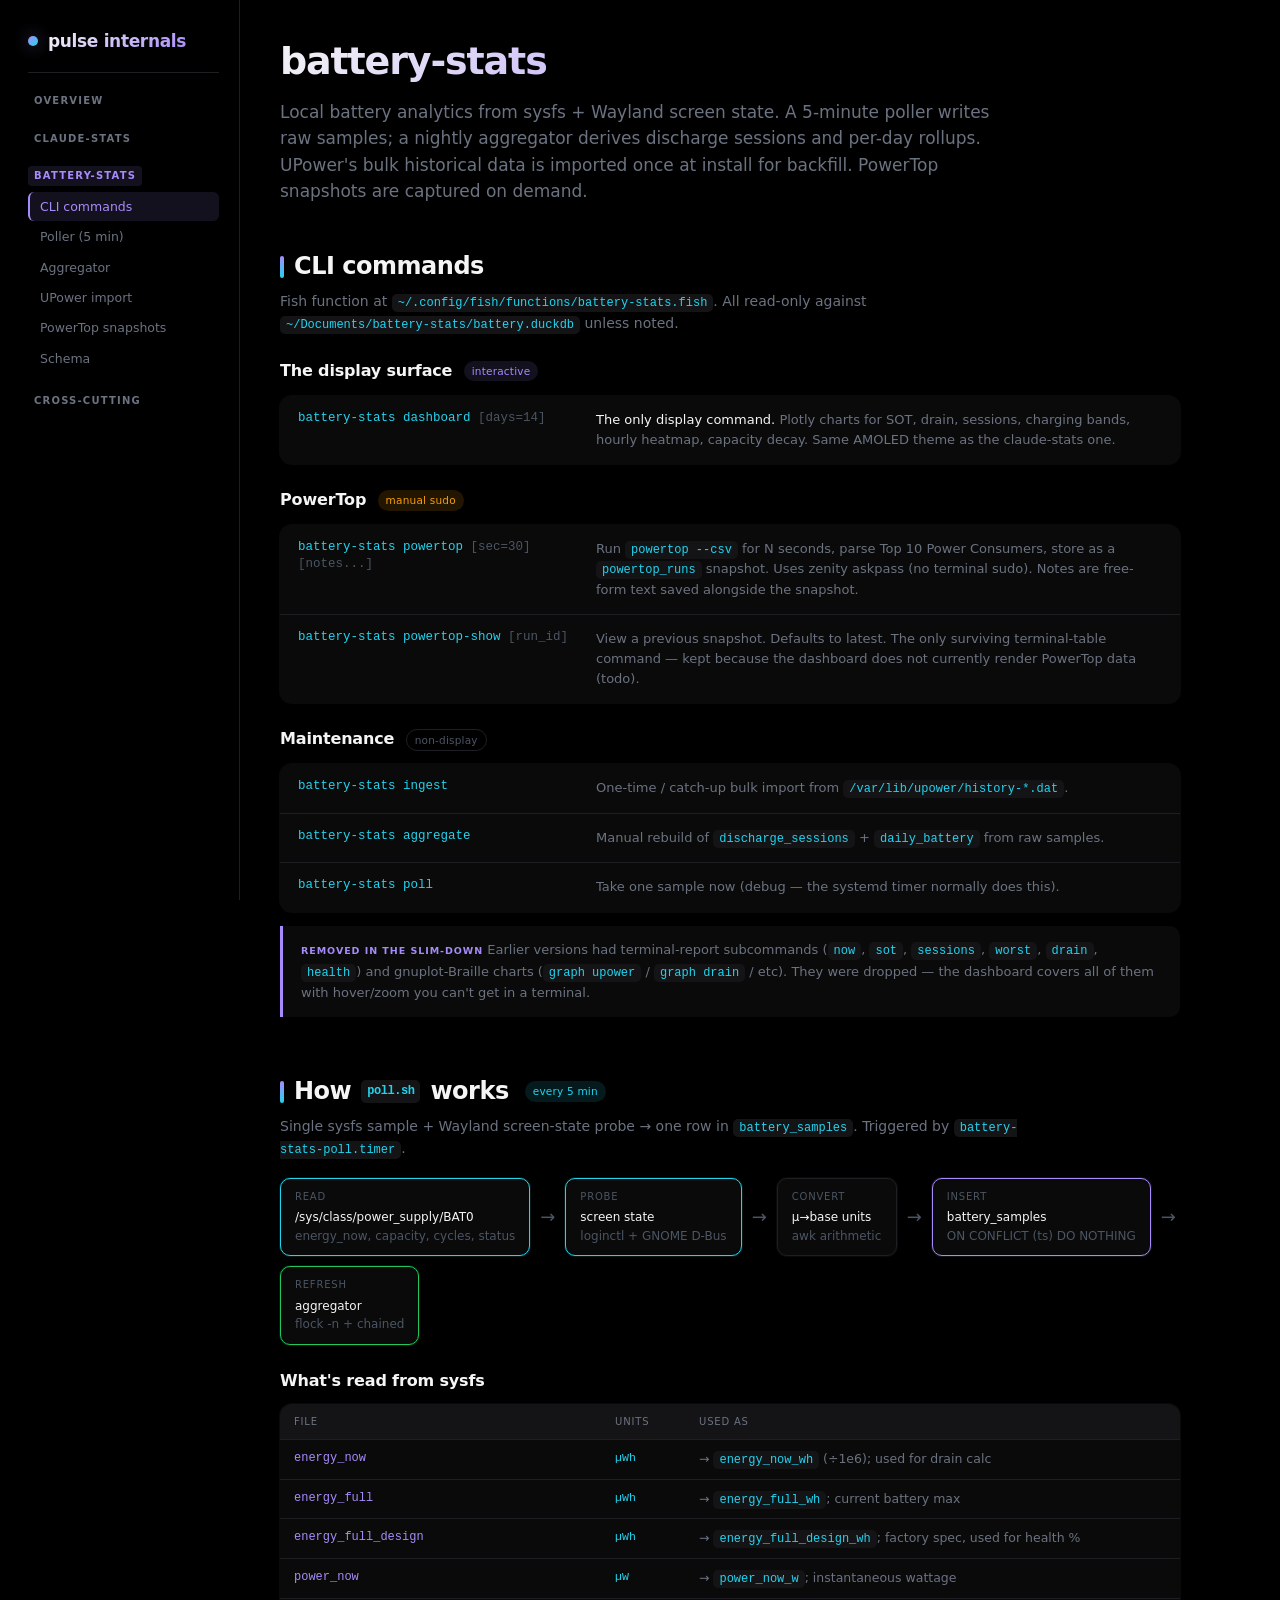
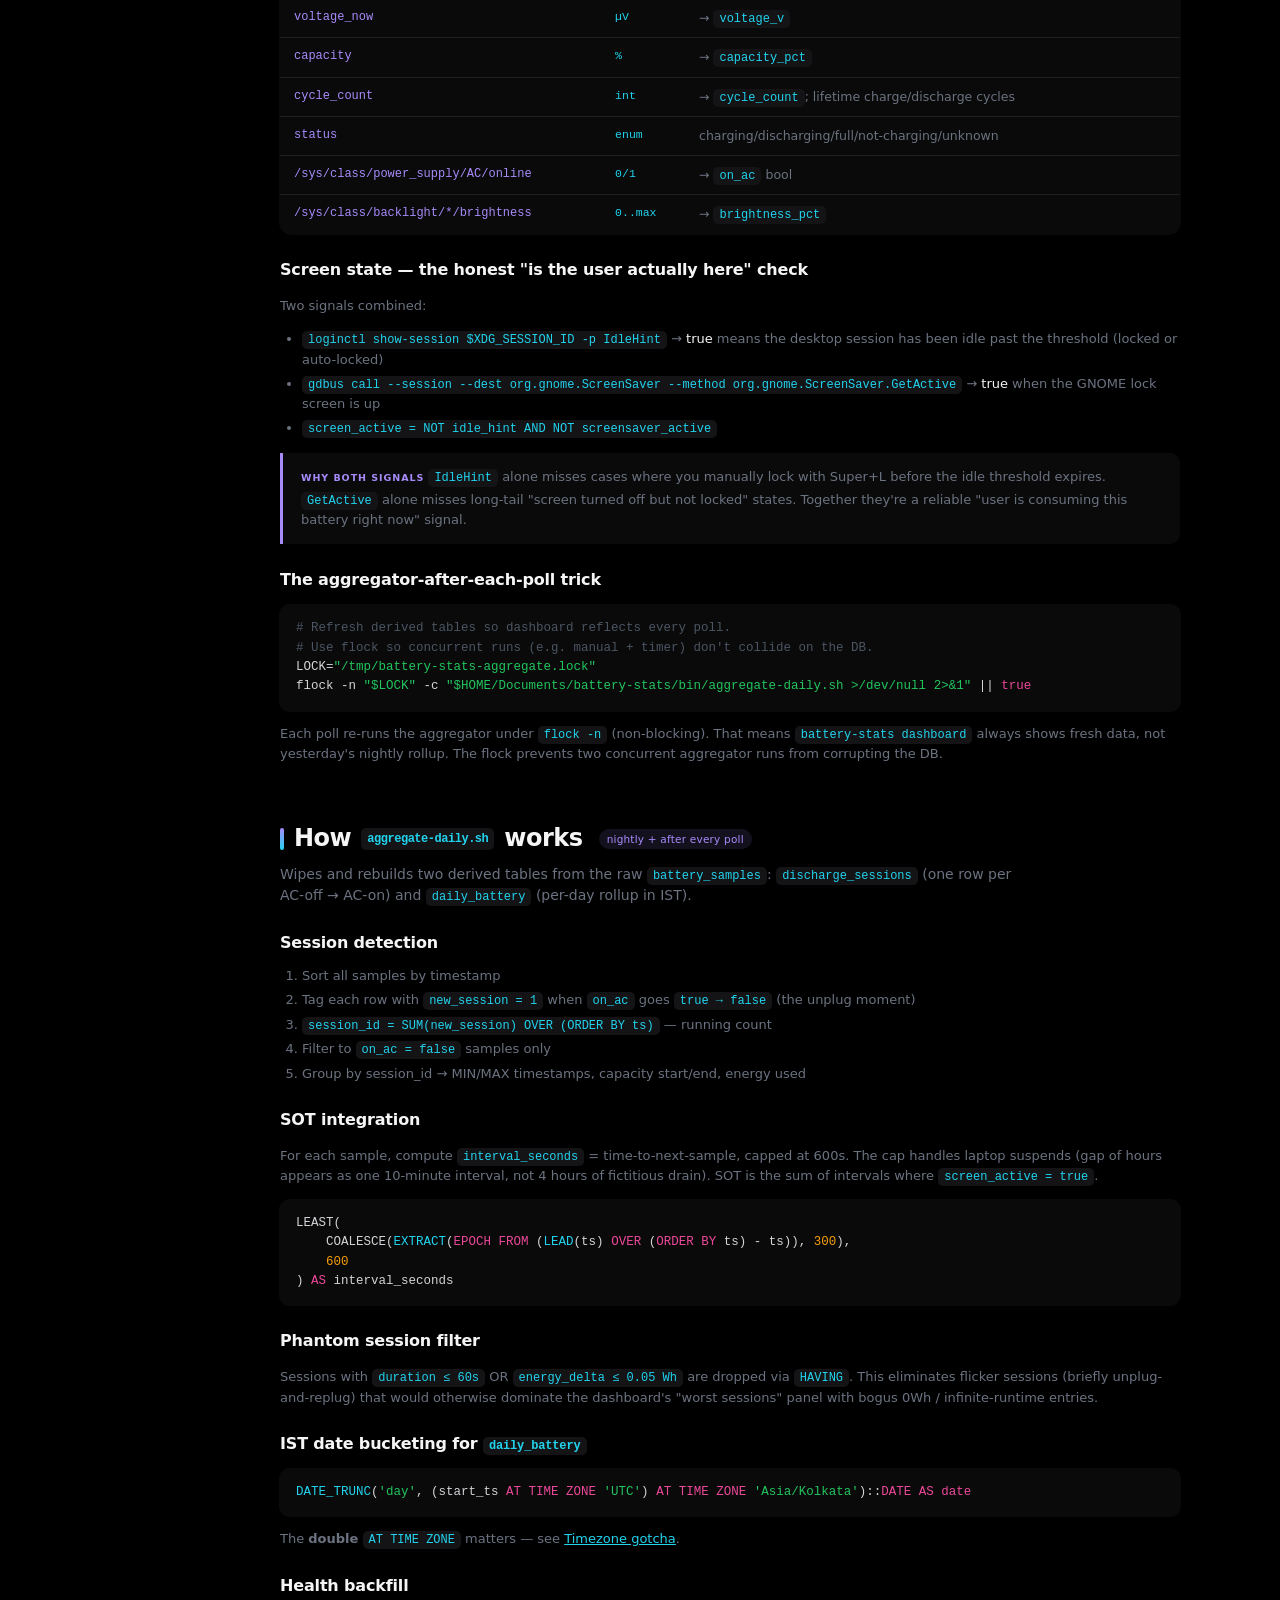
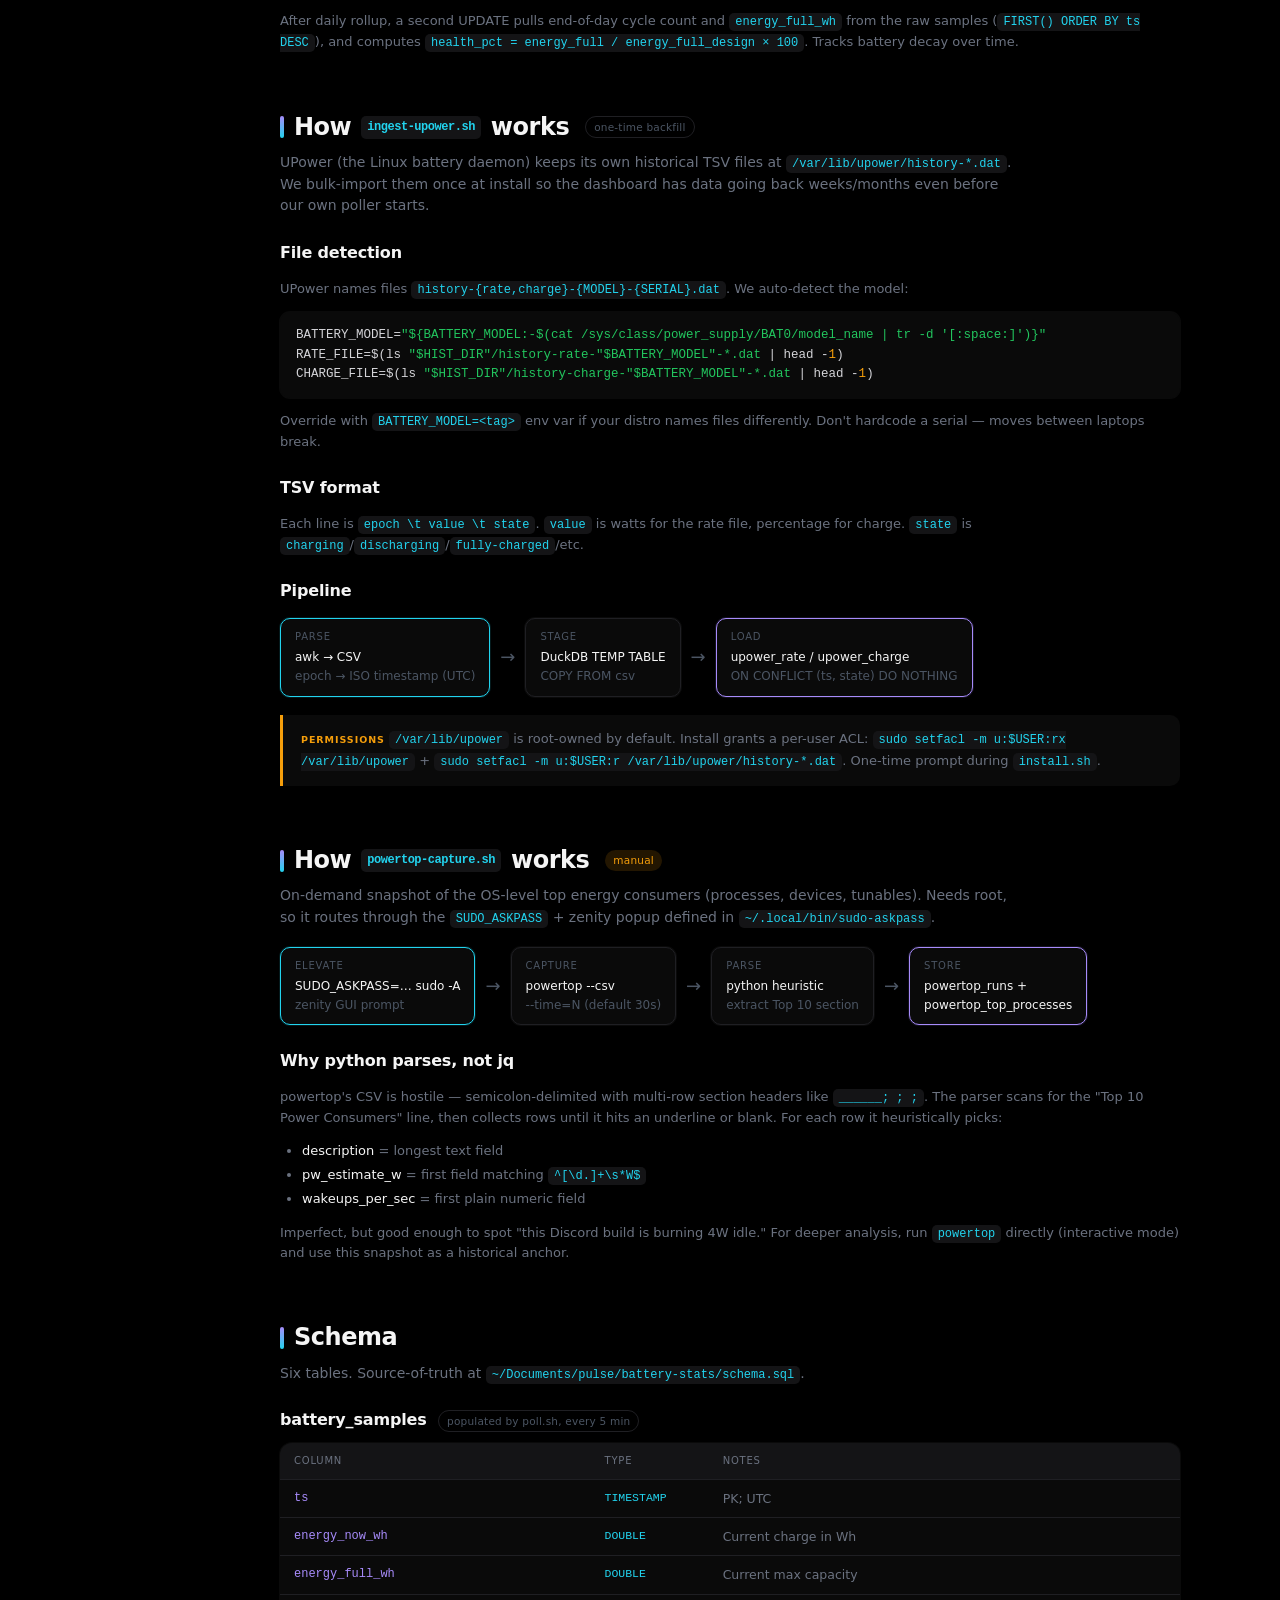
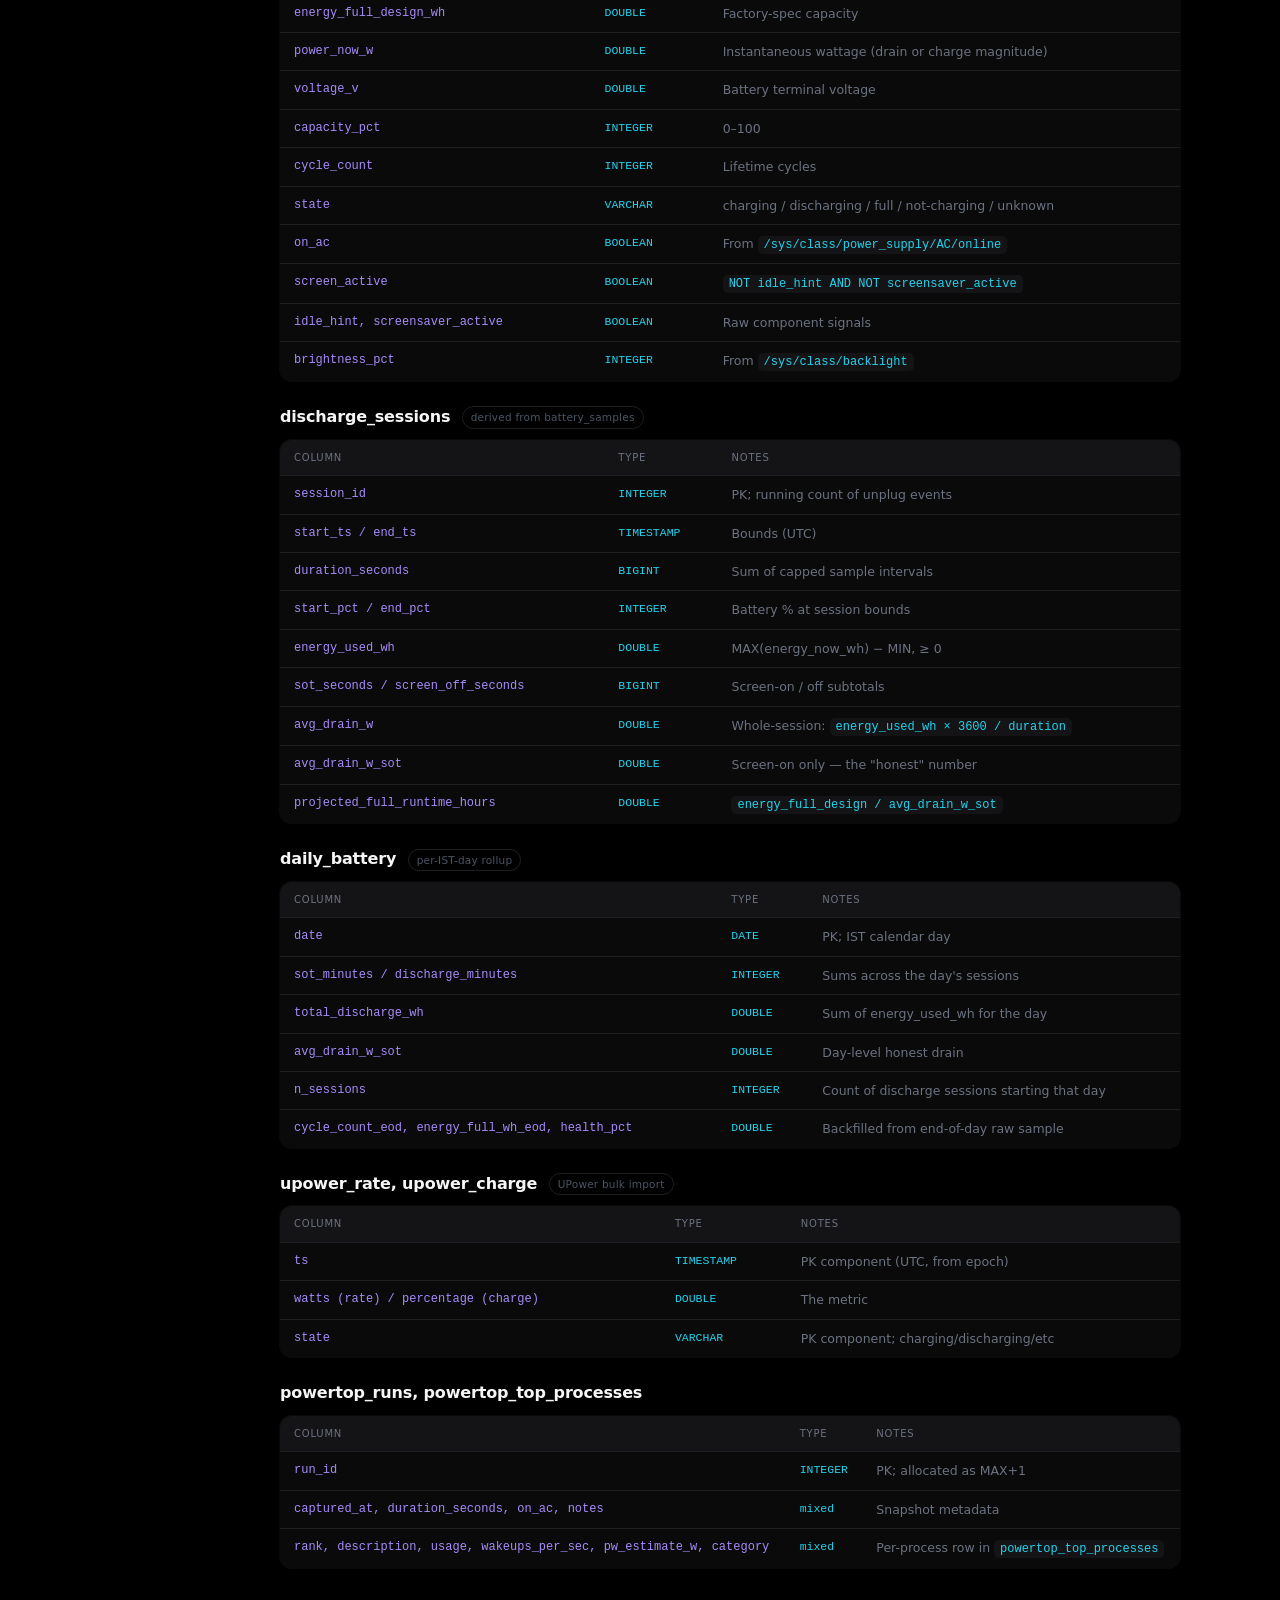
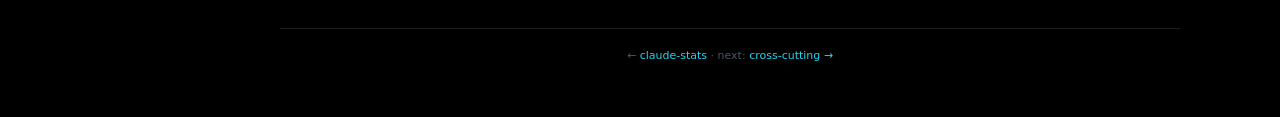
==== docs/battery-stats.html @ 2632f9ee "refactor: slim CLIs to dashboard-only, add hub-and-spoke docs site - drop all terminal-report subcom" ====
<!DOCTYPE html>
<html lang="en">
<head>
<meta charset="utf-8">
<meta name="viewport" content="width=device-width, initial-scale=1">
<title>pulse · battery-stats internals</title>
<link rel="stylesheet" href="_styles.css">
</head>
<body data-page="battery-stats">
<div class="layout">
    <nav class="toc" id="toc"></nav>

    <main>

    <section class="hero">
        <h1>battery-stats</h1>
        <p class="tagline">
            Local battery analytics from sysfs + Wayland screen state. A 5-minute
            poller writes raw samples; a nightly aggregator derives discharge
            sessions and per-day rollups. UPower's bulk historical data is
            imported once at install for backfill. PowerTop snapshots are
            captured on demand.
        </p>
    </section>

    <!-- ============ CLI ============ -->
    <section id="cli">
        <h2>CLI commands</h2>
        <p class="lead">
            Fish function at <code>~/.config/fish/functions/battery-stats.fish</code>.
            All read-only against <code>~/Documents/battery-stats/battery.duckdb</code>
            unless noted.
        </p>

        <h3>The display surface <span class="badge purple">interactive</span></h3>
        <div class="cmd-table">
            <div class="cmd-row">
                <div class="cmd">battery-stats dashboard <span class="arg">[days=14]</span></div>
                <div class="desc">
                    <strong>The only display command.</strong> Plotly charts for
                    SOT, drain, sessions, charging bands, hourly heatmap, capacity
                    decay. Same AMOLED theme as the claude-stats one.
                </div>
            </div>
        </div>

        <h3>PowerTop <span class="badge warn">manual sudo</span></h3>
        <div class="cmd-table">
            <div class="cmd-row">
                <div class="cmd">battery-stats powertop <span class="arg">[sec=30] [notes...]</span></div>
                <div class="desc">
                    Run <code>powertop --csv</code> for N seconds, parse Top 10
                    Power Consumers, store as a <code>powertop_runs</code>
                    snapshot. Uses zenity askpass (no terminal sudo). Notes are
                    free-form text saved alongside the snapshot.
                </div>
            </div>
            <div class="cmd-row">
                <div class="cmd">battery-stats powertop-show <span class="arg">[run_id]</span></div>
                <div class="desc">
                    View a previous snapshot. Defaults to latest. The only
                    surviving terminal-table command — kept because the
                    dashboard does not currently render PowerTop data (todo).
                </div>
            </div>
        </div>

        <h3>Maintenance <span class="badge subtle">non-display</span></h3>
        <div class="cmd-table">
            <div class="cmd-row">
                <div class="cmd">battery-stats ingest</div>
                <div class="desc">One-time / catch-up bulk import from <code>/var/lib/upower/history-*.dat</code>.</div>
            </div>
            <div class="cmd-row">
                <div class="cmd">battery-stats aggregate</div>
                <div class="desc">Manual rebuild of <code>discharge_sessions</code> + <code>daily_battery</code> from raw samples.</div>
            </div>
            <div class="cmd-row">
                <div class="cmd">battery-stats poll</div>
                <div class="desc">Take one sample now (debug — the systemd timer normally does this).</div>
            </div>
        </div>

        <div class="callout">
            <div class="label">Removed in the slim-down</div>
            Earlier versions had terminal-report subcommands
            (<code>now</code>, <code>sot</code>, <code>sessions</code>,
            <code>worst</code>, <code>drain</code>, <code>health</code>) and
            gnuplot-Braille charts (<code>graph upower</code> /
            <code>graph drain</code> / etc). They were dropped — the dashboard
            covers all of them with hover/zoom you can't get in a terminal.
        </div>
    </section>

    <!-- ============ POLLER ============ -->
    <section id="poll">
        <h2>How <code>poll.sh</code> works <span class="badge cyan">every 5 min</span></h2>
        <p class="lead">
            Single sysfs sample + Wayland screen-state probe → one row in
            <code>battery_samples</code>. Triggered by
            <code>battery-stats-poll.timer</code>.
        </p>

        <div class="flow">
            <div class="box cyan"><div class="label">read</div>/sys/class/power_supply/BAT0<br><span style="color:var(--fg-muted)">energy_now, capacity, cycles, status</span></div>
            <div class="arrow">→</div>
            <div class="box cyan"><div class="label">probe</div>screen state<br><span style="color:var(--fg-muted)">loginctl + GNOME D-Bus</span></div>
            <div class="arrow">→</div>
            <div class="box"><div class="label">convert</div>µ→base units<br><span style="color:var(--fg-muted)">awk arithmetic</span></div>
            <div class="arrow">→</div>
            <div class="box purple"><div class="label">insert</div>battery_samples<br><span style="color:var(--fg-muted)">ON CONFLICT (ts) DO NOTHING</span></div>
            <div class="arrow">→</div>
            <div class="box good"><div class="label">refresh</div>aggregator<br><span style="color:var(--fg-muted)">flock -n + chained</span></div>
        </div>

        <h3>What's read from sysfs</h3>
        <table class="schema">
            <thead><tr><th>file</th><th>units</th><th>used as</th></tr></thead>
            <tbody>
                <tr><td class="col">energy_now</td><td class="type">µWh</td><td class="note">→ <code>energy_now_wh</code> (÷1e6); used for drain calc</td></tr>
                <tr><td class="col">energy_full</td><td class="type">µWh</td><td class="note">→ <code>energy_full_wh</code>; current battery max</td></tr>
                <tr><td class="col">energy_full_design</td><td class="type">µWh</td><td class="note">→ <code>energy_full_design_wh</code>; factory spec, used for health %</td></tr>
                <tr><td class="col">power_now</td><td class="type">µW</td><td class="note">→ <code>power_now_w</code>; instantaneous wattage</td></tr>
                <tr><td class="col">voltage_now</td><td class="type">µV</td><td class="note">→ <code>voltage_v</code></td></tr>
                <tr><td class="col">capacity</td><td class="type">%</td><td class="note">→ <code>capacity_pct</code></td></tr>
                <tr><td class="col">cycle_count</td><td class="type">int</td><td class="note">→ <code>cycle_count</code>; lifetime charge/discharge cycles</td></tr>
                <tr><td class="col">status</td><td class="type">enum</td><td class="note">charging/discharging/full/not-charging/unknown</td></tr>
                <tr><td class="col">/sys/class/power_supply/AC/online</td><td class="type">0/1</td><td class="note">→ <code>on_ac</code> bool</td></tr>
                <tr><td class="col">/sys/class/backlight/*/brightness</td><td class="type">0..max</td><td class="note">→ <code>brightness_pct</code></td></tr>
            </tbody>
        </table>

        <h3>Screen state — the honest "is the user actually here" check</h3>
        <p style="color:var(--fg-dim);font-size:13px;">
            Two signals combined:
        </p>
        <ul class="tight">
            <li><code>loginctl show-session $XDG_SESSION_ID -p IdleHint</code> → <strong>true</strong> means the desktop session has been idle past the threshold (locked or auto-locked)</li>
            <li><code>gdbus call --session --dest org.gnome.ScreenSaver --method org.gnome.ScreenSaver.GetActive</code> → <strong>true</strong> when the GNOME lock screen is up</li>
            <li><code>screen_active = NOT idle_hint AND NOT screensaver_active</code></li>
        </ul>

        <div class="callout">
            <div class="label">Why both signals</div>
            <code>IdleHint</code> alone misses cases where you manually lock with
            Super+L before the idle threshold expires. <code>GetActive</code> alone
            misses long-tail "screen turned off but not locked" states. Together
            they're a reliable "user is consuming this battery right now" signal.
        </div>

        <h3>The aggregator-after-each-poll trick</h3>
        <pre><code><span class="tok-c"># Refresh derived tables so dashboard reflects every poll.</span>
<span class="tok-c"># Use flock so concurrent runs (e.g. manual + timer) don't collide on the DB.</span>
LOCK=<span class="tok-s">"/tmp/battery-stats-aggregate.lock"</span>
flock -n <span class="tok-s">"$LOCK"</span> -c <span class="tok-s">"$HOME/Documents/battery-stats/bin/aggregate-daily.sh &gt;/dev/null 2&gt;&amp;1"</span> || <span class="tok-k">true</span></code></pre>
        <p style="color:var(--fg-dim);font-size:13px;">
            Each poll re-runs the aggregator under <code>flock -n</code> (non-blocking).
            That means <code>battery-stats dashboard</code> always shows fresh data,
            not yesterday's nightly rollup. The flock prevents two concurrent
            aggregator runs from corrupting the DB.
        </p>
    </section>

    <!-- ============ AGGREGATOR ============ -->
    <section id="aggregate">
        <h2>How <code>aggregate-daily.sh</code> works <span class="badge purple">nightly + after every poll</span></h2>
        <p class="lead">
            Wipes and rebuilds two derived tables from the raw <code>battery_samples</code>:
            <code>discharge_sessions</code> (one row per AC-off → AC-on) and
            <code>daily_battery</code> (per-day rollup in IST).
        </p>

        <h3>Session detection</h3>
        <ol class="tight">
            <li>Sort all samples by timestamp</li>
            <li>Tag each row with <code>new_session = 1</code> when <code>on_ac</code> goes <code>true → false</code> (the unplug moment)</li>
            <li><code>session_id = SUM(new_session) OVER (ORDER BY ts)</code> — running count</li>
            <li>Filter to <code>on_ac = false</code> samples only</li>
            <li>Group by session_id → MIN/MAX timestamps, capacity start/end, energy used</li>
        </ol>

        <h3>SOT integration</h3>
        <p style="color:var(--fg-dim);font-size:13px;">
            For each sample, compute <code>interval_seconds</code> = time-to-next-sample,
            capped at 600s. The cap handles laptop suspends (gap of hours
            appears as one 10-minute interval, not 4 hours of fictitious drain).
            SOT is the sum of intervals where <code>screen_active = true</code>.
        </p>

        <pre><code>LEAST(
    COALESCE(<span class="tok-fn">EXTRACT</span>(<span class="tok-k">EPOCH FROM</span> (<span class="tok-fn">LEAD</span>(ts) <span class="tok-k">OVER</span> (<span class="tok-k">ORDER BY</span> ts) - ts)), <span class="tok-n">300</span>),
    <span class="tok-n">600</span>
) <span class="tok-k">AS</span> interval_seconds</code></pre>

        <h3>Phantom session filter</h3>
        <p style="color:var(--fg-dim);font-size:13px;">
            Sessions with <code>duration ≤ 60s</code> OR <code>energy_delta ≤ 0.05 Wh</code>
            are dropped via <code>HAVING</code>. This eliminates flicker sessions
            (briefly unplug-and-replug) that would otherwise dominate the
            dashboard's "worst sessions" panel with bogus 0Wh / infinite-runtime entries.
        </p>

        <h3>IST date bucketing for <code>daily_battery</code></h3>
        <pre><code><span class="tok-fn">DATE_TRUNC</span>(<span class="tok-s">'day'</span>, (start_ts <span class="tok-k">AT TIME ZONE</span> <span class="tok-s">'UTC'</span>) <span class="tok-k">AT TIME ZONE</span> <span class="tok-s">'Asia/Kolkata'</span>)::<span class="tok-k">DATE</span> <span class="tok-k">AS</span> <span class="tok-k">date</span></code></pre>
        <p style="color:var(--fg-dim);font-size:13px;">
            The <strong>double</strong> <code>AT TIME ZONE</code> matters — see
            <a href="internals.html#timezone" style="color:var(--secondary);">Timezone gotcha</a>.
        </p>

        <h3>Health backfill</h3>
        <p style="color:var(--fg-dim);font-size:13px;">
            After daily rollup, a second UPDATE pulls end-of-day cycle count and
            <code>energy_full_wh</code> from the raw samples (<code>FIRST() ORDER BY ts DESC</code>),
            and computes <code>health_pct = energy_full / energy_full_design × 100</code>.
            Tracks battery decay over time.
        </p>
    </section>

    <!-- ============ UPOWER ============ -->
    <section id="upower">
        <h2>How <code>ingest-upower.sh</code> works <span class="badge subtle">one-time backfill</span></h2>
        <p class="lead">
            UPower (the Linux battery daemon) keeps its own historical TSV files
            at <code>/var/lib/upower/history-*.dat</code>. We bulk-import them once
            at install so the dashboard has data going back weeks/months even
            before our own poller starts.
        </p>

        <h3>File detection</h3>
        <p style="color:var(--fg-dim);font-size:13px;">
            UPower names files <code>history-{rate,charge}-{MODEL}-{SERIAL}.dat</code>.
            We auto-detect the model:
        </p>
        <pre><code>BATTERY_MODEL=<span class="tok-s">"${BATTERY_MODEL:-$(cat /sys/class/power_supply/BAT0/model_name | tr -d '[:space:]')}"</span>
RATE_FILE=$(ls <span class="tok-s">"$HIST_DIR"/history-rate-"$BATTERY_MODEL"-*.dat</span> | head -<span class="tok-n">1</span>)
CHARGE_FILE=$(ls <span class="tok-s">"$HIST_DIR"/history-charge-"$BATTERY_MODEL"-*.dat</span> | head -<span class="tok-n">1</span>)</code></pre>
        <p style="color:var(--fg-dim);font-size:13px;">
            Override with <code>BATTERY_MODEL=&lt;tag&gt;</code> env var if your distro
            names files differently. Don't hardcode a serial — moves between laptops break.
        </p>

        <h3>TSV format</h3>
        <p style="color:var(--fg-dim);font-size:13px;">
            Each line is <code>epoch \t value \t state</code>. <code>value</code> is
            watts for the rate file, percentage for charge. <code>state</code> is
            <code>charging</code>/<code>discharging</code>/<code>fully-charged</code>/etc.
        </p>

        <h3>Pipeline</h3>
        <div class="flow">
            <div class="box cyan"><div class="label">parse</div>awk → CSV<br><span style="color:var(--fg-muted)">epoch → ISO timestamp (UTC)</span></div>
            <div class="arrow">→</div>
            <div class="box"><div class="label">stage</div>DuckDB TEMP TABLE<br><span style="color:var(--fg-muted)">COPY FROM csv</span></div>
            <div class="arrow">→</div>
            <div class="box purple"><div class="label">load</div>upower_rate / upower_charge<br><span style="color:var(--fg-muted)">ON CONFLICT (ts, state) DO NOTHING</span></div>
        </div>

        <div class="callout warn">
            <div class="label">Permissions</div>
            <code>/var/lib/upower</code> is root-owned by default. Install grants
            a per-user ACL: <code>sudo setfacl -m u:$USER:rx /var/lib/upower</code>
            +  <code>sudo setfacl -m u:$USER:r /var/lib/upower/history-*.dat</code>.
            One-time prompt during <code>install.sh</code>.
        </div>
    </section>

    <!-- ============ POWERTOP ============ -->
    <section id="powertop">
        <h2>How <code>powertop-capture.sh</code> works <span class="badge warn">manual</span></h2>
        <p class="lead">
            On-demand snapshot of the OS-level top energy consumers (processes,
            devices, tunables). Needs root, so it routes through the
            <code>SUDO_ASKPASS</code> + zenity popup defined in
            <code>~/.local/bin/sudo-askpass</code>.
        </p>

        <div class="flow">
            <div class="box cyan"><div class="label">elevate</div>SUDO_ASKPASS=… sudo -A<br><span style="color:var(--fg-muted)">zenity GUI prompt</span></div>
            <div class="arrow">→</div>
            <div class="box"><div class="label">capture</div>powertop --csv<br><span style="color:var(--fg-muted)">--time=N (default 30s)</span></div>
            <div class="arrow">→</div>
            <div class="box"><div class="label">parse</div>python heuristic<br><span style="color:var(--fg-muted)">extract Top 10 section</span></div>
            <div class="arrow">→</div>
            <div class="box purple"><div class="label">store</div>powertop_runs +<br>powertop_top_processes</div>
        </div>

        <h3>Why python parses, not jq</h3>
        <p style="color:var(--fg-dim);font-size:13px;">
            powertop's CSV is hostile — semicolon-delimited with multi-row section
            headers like <code>______; ; ;</code>. The parser scans for the
            "Top 10 Power Consumers" line, then collects rows until it hits an
            underline or blank. For each row it heuristically picks:
        </p>
        <ul class="tight">
            <li><strong>description</strong> = longest text field</li>
            <li><strong>pw_estimate_w</strong> = first field matching <code>^[\d.]+\s*W$</code></li>
            <li><strong>wakeups_per_sec</strong> = first plain numeric field</li>
        </ul>
        <p style="color:var(--fg-dim);font-size:13px;">
            Imperfect, but good enough to spot "this Discord build is burning 4W
            idle." For deeper analysis, run <code>powertop</code> directly
            (interactive mode) and use this snapshot as a historical anchor.
        </p>
    </section>

    <!-- ============ SCHEMA ============ -->
    <section id="schema">
        <h2>Schema</h2>
        <p class="lead">
            Six tables. Source-of-truth at
            <code>~/Documents/pulse/battery-stats/schema.sql</code>.
        </p>

        <h3>battery_samples <span class="badge subtle">populated by poll.sh, every 5 min</span></h3>
        <table class="schema">
            <thead><tr><th>column</th><th>type</th><th>notes</th></tr></thead>
            <tbody>
                <tr><td class="col">ts</td><td class="type">TIMESTAMP</td><td class="note">PK; UTC</td></tr>
                <tr><td class="col">energy_now_wh</td><td class="type">DOUBLE</td><td class="note">Current charge in Wh</td></tr>
                <tr><td class="col">energy_full_wh</td><td class="type">DOUBLE</td><td class="note">Current max capacity</td></tr>
                <tr><td class="col">energy_full_design_wh</td><td class="type">DOUBLE</td><td class="note">Factory-spec capacity</td></tr>
                <tr><td class="col">power_now_w</td><td class="type">DOUBLE</td><td class="note">Instantaneous wattage (drain or charge magnitude)</td></tr>
                <tr><td class="col">voltage_v</td><td class="type">DOUBLE</td><td class="note">Battery terminal voltage</td></tr>
                <tr><td class="col">capacity_pct</td><td class="type">INTEGER</td><td class="note">0–100</td></tr>
                <tr><td class="col">cycle_count</td><td class="type">INTEGER</td><td class="note">Lifetime cycles</td></tr>
                <tr><td class="col">state</td><td class="type">VARCHAR</td><td class="note">charging / discharging / full / not-charging / unknown</td></tr>
                <tr><td class="col">on_ac</td><td class="type">BOOLEAN</td><td class="note">From <code>/sys/class/power_supply/AC/online</code></td></tr>
                <tr><td class="col">screen_active</td><td class="type">BOOLEAN</td><td class="note"><code>NOT idle_hint AND NOT screensaver_active</code></td></tr>
                <tr><td class="col">idle_hint, screensaver_active</td><td class="type">BOOLEAN</td><td class="note">Raw component signals</td></tr>
                <tr><td class="col">brightness_pct</td><td class="type">INTEGER</td><td class="note">From <code>/sys/class/backlight</code></td></tr>
            </tbody>
        </table>

        <h3>discharge_sessions <span class="badge subtle">derived from battery_samples</span></h3>
        <table class="schema">
            <thead><tr><th>column</th><th>type</th><th>notes</th></tr></thead>
            <tbody>
                <tr><td class="col">session_id</td><td class="type">INTEGER</td><td class="note">PK; running count of unplug events</td></tr>
                <tr><td class="col">start_ts / end_ts</td><td class="type">TIMESTAMP</td><td class="note">Bounds (UTC)</td></tr>
                <tr><td class="col">duration_seconds</td><td class="type">BIGINT</td><td class="note">Sum of capped sample intervals</td></tr>
                <tr><td class="col">start_pct / end_pct</td><td class="type">INTEGER</td><td class="note">Battery % at session bounds</td></tr>
                <tr><td class="col">energy_used_wh</td><td class="type">DOUBLE</td><td class="note">MAX(energy_now_wh) − MIN, ≥ 0</td></tr>
                <tr><td class="col">sot_seconds / screen_off_seconds</td><td class="type">BIGINT</td><td class="note">Screen-on / off subtotals</td></tr>
                <tr><td class="col">avg_drain_w</td><td class="type">DOUBLE</td><td class="note">Whole-session: <code>energy_used_wh × 3600 / duration</code></td></tr>
                <tr><td class="col">avg_drain_w_sot</td><td class="type">DOUBLE</td><td class="note">Screen-on only — the "honest" number</td></tr>
                <tr><td class="col">projected_full_runtime_hours</td><td class="type">DOUBLE</td><td class="note"><code>energy_full_design / avg_drain_w_sot</code></td></tr>
            </tbody>
        </table>

        <h3>daily_battery <span class="badge subtle">per-IST-day rollup</span></h3>
        <table class="schema">
            <thead><tr><th>column</th><th>type</th><th>notes</th></tr></thead>
            <tbody>
                <tr><td class="col">date</td><td class="type">DATE</td><td class="note">PK; IST calendar day</td></tr>
                <tr><td class="col">sot_minutes / discharge_minutes</td><td class="type">INTEGER</td><td class="note">Sums across the day's sessions</td></tr>
                <tr><td class="col">total_discharge_wh</td><td class="type">DOUBLE</td><td class="note">Sum of energy_used_wh for the day</td></tr>
                <tr><td class="col">avg_drain_w_sot</td><td class="type">DOUBLE</td><td class="note">Day-level honest drain</td></tr>
                <tr><td class="col">n_sessions</td><td class="type">INTEGER</td><td class="note">Count of discharge sessions starting that day</td></tr>
                <tr><td class="col">cycle_count_eod, energy_full_wh_eod, health_pct</td><td class="type">DOUBLE</td><td class="note">Backfilled from end-of-day raw sample</td></tr>
            </tbody>
        </table>

        <h3>upower_rate, upower_charge <span class="badge subtle">UPower bulk import</span></h3>
        <table class="schema">
            <thead><tr><th>column</th><th>type</th><th>notes</th></tr></thead>
            <tbody>
                <tr><td class="col">ts</td><td class="type">TIMESTAMP</td><td class="note">PK component (UTC, from epoch)</td></tr>
                <tr><td class="col">watts (rate) / percentage (charge)</td><td class="type">DOUBLE</td><td class="note">The metric</td></tr>
                <tr><td class="col">state</td><td class="type">VARCHAR</td><td class="note">PK component; charging/discharging/etc</td></tr>
            </tbody>
        </table>

        <h3>powertop_runs, powertop_top_processes</h3>
        <table class="schema">
            <thead><tr><th>column</th><th>type</th><th>notes</th></tr></thead>
            <tbody>
                <tr><td class="col">run_id</td><td class="type">INTEGER</td><td class="note">PK; allocated as MAX+1</td></tr>
                <tr><td class="col">captured_at, duration_seconds, on_ac, notes</td><td class="type">mixed</td><td class="note">Snapshot metadata</td></tr>
                <tr><td class="col">rank, description, usage, wakeups_per_sec, pw_estimate_w, category</td><td class="type">mixed</td><td class="note">Per-process row in <code>powertop_top_processes</code></td></tr>
            </tbody>
        </table>
    </section>

    <footer>
        ← <a href="claude-stats.html">claude-stats</a> · next: <a href="internals.html">cross-cutting →</a>
    </footer>

    </main>
</div>
<script src="_nav.js"></script>
</body>
</html>
---- docs/_styles.css ----
/* pulse internals — shared styles
 * Single source of truth for the AMOLED theme used across the docs spokes.
 * Mirrors the dashboard palette (claude-stats / battery-stats build-dashboard.sh).
 */
:root {
    --bg: #000000;
    --panel: #0a0a0a;
    --panel-2: #141416;
    --panel-hover: #1a1a1d;
    --fg: #f5f5f5;
    --fg-dim: #6b7280;
    --fg-muted: #4b5563;
    --border: #1f1f23;
    --border-strong: #2a2a30;
    --primary: #a78bfa;
    --primary-soft: rgba(167, 139, 250, 0.12);
    --secondary: #22d3ee;
    --secondary-soft: rgba(34, 211, 238, 0.12);
    --good: #22c55e;
    --good-soft: rgba(34, 197, 94, 0.14);
    --warn: #f59e0b;
    --warn-soft: rgba(245, 158, 11, 0.14);
    --bad: #ef4444;
    --pink: #ec4899;
    --pink-soft: rgba(236, 72, 153, 0.14);
    --shadow: 0 0 0 1px rgba(255, 255, 255, 0.04), 0 1px 2px rgba(0, 0, 0, 0.6);
    --shadow-lg: 0 0 0 1px rgba(255, 255, 255, 0.05), 0 8px 24px rgba(0, 0, 0, 0.7);
}
* { box-sizing: border-box; }
html { scroll-behavior: smooth; }
html, body {
    margin: 0; padding: 0;
    background: var(--bg);
    color: var(--fg);
    font-family: 'Inter', -apple-system, BlinkMacSystemFont, 'Segoe UI', system-ui, sans-serif;
    font-feature-settings: 'cv11', 'ss01', 'ss03';
    -webkit-font-smoothing: antialiased;
    text-rendering: optimizeLegibility;
    line-height: 1.55;
}
.layout {
    display: grid;
    grid-template-columns: 240px minmax(0, 1fr);
    gap: 0;
    max-width: 1400px;
    margin: 0 auto;
    min-height: 100vh;
}

/* sidebar (rendered by _nav.js into <nav id="toc">) */
nav.toc {
    position: sticky;
    top: 0;
    height: 100vh;
    overflow-y: auto;
    padding: 28px 20px 28px 28px;
    border-right: 1px solid var(--border);
    background: var(--bg);
}
nav.toc::-webkit-scrollbar { width: 6px; }
nav.toc::-webkit-scrollbar-thumb { background: var(--border-strong); border-radius: 3px; }
nav.toc .brand {
    display: flex; align-items: center; gap: 10px;
    padding-bottom: 18px; margin-bottom: 18px;
    border-bottom: 1px solid var(--border);
    text-decoration: none;
    color: inherit;
}
nav.toc .brand .dot {
    width: 10px; height: 10px; border-radius: 50%;
    background: linear-gradient(135deg, var(--primary), var(--secondary));
    box-shadow: 0 0 16px rgba(167, 139, 250, 0.45);
}
nav.toc .brand h1 {
    margin: 0;
    font-size: 17px;
    font-weight: 600;
    letter-spacing: -0.02em;
    background: linear-gradient(135deg, #f5f5f5, #a78bfa);
    -webkit-background-clip: text;
    background-clip: text;
    color: transparent;
}
nav.toc .group {
    font-size: 10px;
    text-transform: uppercase;
    letter-spacing: 0.12em;
    color: var(--fg-muted);
    margin: 18px 0 6px;
    padding-left: 2px;
    font-weight: 600;
}
nav.toc .group .page-link {
    display: inline-block;
    color: var(--fg-dim);
    text-decoration: none;
    margin-left: -2px;
    padding: 2px 6px;
    border-radius: 4px;
    transition: color 0.15s, background 0.15s;
}
nav.toc .group .page-link:hover { color: var(--fg); background: var(--panel-2); }
nav.toc .group .page-link.current {
    color: var(--primary);
    background: var(--primary-soft);
}
nav.toc a.section {
    display: block;
    padding: 5px 10px;
    margin: 1px 0;
    color: var(--fg-dim);
    text-decoration: none;
    font-size: 12.5px;
    border-radius: 6px;
    border-left: 2px solid transparent;
    transition: color 0.15s, background 0.15s, border-color 0.15s;
}
nav.toc a.section:hover { color: var(--fg); background: var(--panel-2); }
nav.toc a.section.active {
    color: var(--primary);
    background: var(--primary-soft);
    border-left-color: var(--primary);
}

/* main */
main {
    padding: 32px 40px 80px;
    max-width: 980px;
    width: 100%;
    margin: 0;
}
section { margin-bottom: 56px; scroll-margin-top: 24px; }
section.hero { margin-bottom: 44px; }

/* hero */
.hero h1 {
    margin: 0 0 8px;
    font-size: 38px;
    font-weight: 700;
    letter-spacing: -0.03em;
    background: linear-gradient(135deg, #f5f5f5, #a78bfa 70%, #22d3ee);
    -webkit-background-clip: text;
    background-clip: text;
    color: transparent;
}
.hero .tagline {
    color: var(--fg-dim);
    font-size: 17px;
    margin: 0 0 24px;
    max-width: 720px;
}

/* card grids */
.cards-2 {
    display: grid;
    grid-template-columns: repeat(2, 1fr);
    gap: 14px;
}
.cards-3 {
    display: grid;
    grid-template-columns: repeat(auto-fit, minmax(240px, 1fr));
    gap: 14px;
}
@media (max-width: 900px) {
    .cards-2, .cards-3 { grid-template-columns: 1fr; }
    .layout { grid-template-columns: 1fr; }
    nav.toc { position: static; height: auto; border-right: 0; border-bottom: 1px solid var(--border); }
}
.proj-card {
    background: var(--panel);
    border-radius: 14px;
    padding: 18px 20px;
    box-shadow: var(--shadow);
    transition: transform 0.15s, box-shadow 0.15s;
    text-decoration: none;
    color: inherit;
    display: block;
}
.proj-card:hover { transform: translateY(-1px); box-shadow: var(--shadow-lg); }
.proj-card h3 {
    margin: 0 0 8px;
    font-size: 16px;
    font-weight: 600;
    letter-spacing: -0.01em;
    display: flex; align-items: baseline; gap: 8px;
}
.proj-card h3 .accent { color: var(--primary); }
.proj-card h3 .accent.cyan { color: var(--secondary); }
.proj-card h3 .accent.good { color: var(--good); }
.proj-card .desc { color: var(--fg-dim); font-size: 13px; margin: 0 0 12px; }
.proj-card .meta { font-size: 11px; color: var(--fg-muted); display: flex; gap: 12px; flex-wrap: wrap; }
.proj-card .meta span::before { content: '◦ '; color: var(--border-strong); }

/* section heading */
section > h2 {
    margin: 0 0 6px;
    font-size: 24px;
    font-weight: 600;
    letter-spacing: -0.02em;
    display: flex; align-items: center; gap: 10px;
}
section > h2::before {
    content: '';
    width: 4px; height: 22px;
    border-radius: 2px;
    background: linear-gradient(180deg, var(--primary), var(--secondary));
}
section > .lead {
    color: var(--fg-dim);
    font-size: 14px;
    margin: 0 0 18px;
    max-width: 740px;
}
section h3 {
    margin: 24px 0 10px;
    font-size: 16px;
    font-weight: 600;
    letter-spacing: -0.01em;
    color: var(--fg);
}

/* badges */
.badge {
    display: inline-block;
    padding: 2px 8px;
    border-radius: 999px;
    font-size: 10.5px;
    font-weight: 500;
    letter-spacing: 0.02em;
    background: var(--panel-2);
    color: var(--fg-dim);
    margin-left: 6px;
    vertical-align: middle;
}
.badge.purple { background: var(--primary-soft); color: var(--primary); }
.badge.cyan   { background: var(--secondary-soft); color: var(--secondary); }
.badge.good   { background: var(--good-soft); color: var(--good); }
.badge.warn   { background: var(--warn-soft); color: var(--warn); }
.badge.pink   { background: var(--pink-soft); color: var(--pink); }
.badge.subtle { background: transparent; border: 1px solid var(--border); color: var(--fg-muted); }

/* code blocks */
pre, .code {
    background: var(--panel);
    border-radius: 10px;
    padding: 14px 16px;
    overflow-x: auto;
    font-size: 12.5px;
    font-family: 'JetBrains Mono', 'SF Mono', Menlo, Consolas, monospace;
    line-height: 1.55;
    color: #d4d4d8;
    margin: 12px 0;
    box-shadow: var(--shadow);
    position: relative;
}
pre code { background: none; padding: 0; color: inherit; font-size: inherit; }
code {
    background: var(--panel-2);
    padding: 2px 6px;
    border-radius: 5px;
    font-size: 12px;
    font-family: 'JetBrains Mono', 'SF Mono', Menlo, monospace;
    color: var(--secondary);
}
pre .copy {
    position: absolute;
    top: 8px; right: 8px;
    padding: 4px 9px;
    border: 0;
    background: var(--panel-2);
    color: var(--fg-dim);
    border-radius: 5px;
    font-size: 10px;
    cursor: pointer;
    font-family: inherit;
    text-transform: uppercase;
    letter-spacing: 0.06em;
    transition: all 0.15s;
    opacity: 0;
}
pre:hover .copy { opacity: 1; }
pre .copy:hover { background: var(--primary-soft); color: var(--primary); }
pre .copy.copied { background: var(--good-soft); color: var(--good); opacity: 1; }

/* simple syntax tints (applied via classnames in code) */
.tok-c   { color: var(--fg-muted); }
.tok-k   { color: var(--pink); }
.tok-s   { color: var(--good); }
.tok-fn  { color: var(--secondary); }
.tok-n   { color: var(--warn); }
.tok-var { color: var(--primary); }

/* command table */
.cmd-table {
    background: var(--panel);
    border-radius: 12px;
    overflow: hidden;
    margin: 12px 0;
    box-shadow: var(--shadow);
}
.cmd-row {
    display: grid;
    grid-template-columns: 280px 1fr;
    border-top: 1px solid var(--border);
    padding: 14px 18px;
    align-items: start;
    gap: 18px;
}
.cmd-row:first-child { border-top: 0; }
.cmd-row:hover { background: var(--panel-2); }
.cmd-row .cmd {
    font-family: 'JetBrains Mono', monospace;
    font-size: 12.5px;
    color: var(--secondary);
    line-height: 1.4;
}
.cmd-row .cmd .arg { color: var(--fg-muted); }
.cmd-row .desc { font-size: 13px; color: var(--fg-dim); }
.cmd-row .desc strong { color: var(--fg); font-weight: 500; }
@media (max-width: 720px) {
    .cmd-row { grid-template-columns: 1fr; gap: 6px; }
}

/* schema table */
table.schema {
    width: 100%;
    border-collapse: collapse;
    font-size: 12.5px;
    background: var(--panel);
    border-radius: 12px;
    overflow: hidden;
    box-shadow: var(--shadow);
    margin: 10px 0 18px;
}
table.schema th {
    text-align: left;
    padding: 10px 14px;
    color: var(--fg-dim);
    font-weight: 500;
    text-transform: uppercase;
    font-size: 10px;
    letter-spacing: 0.08em;
    border-bottom: 1px solid var(--border);
    background: var(--panel-2);
}
table.schema td {
    padding: 9px 14px;
    border-top: 1px solid var(--border);
    color: var(--fg);
    vertical-align: top;
}
table.schema td.col {
    font-family: 'JetBrains Mono', monospace;
    color: var(--primary);
    font-size: 12px;
    white-space: nowrap;
}
table.schema td.type {
    font-family: 'JetBrains Mono', monospace;
    color: var(--secondary);
    font-size: 11.5px;
    white-space: nowrap;
}
table.schema td.note { color: var(--fg-dim); font-size: 12.5px; }

/* flow diagram boxes */
.flow {
    display: flex;
    align-items: stretch;
    gap: 10px;
    flex-wrap: wrap;
    margin: 14px 0 18px;
}
.flow .box {
    background: var(--panel);
    border: 1px solid var(--border);
    border-radius: 10px;
    padding: 10px 14px;
    font-size: 12px;
    color: var(--fg);
    min-width: 120px;
    box-shadow: var(--shadow);
}
.flow .box .label {
    font-size: 10px;
    color: var(--fg-muted);
    text-transform: uppercase;
    letter-spacing: 0.08em;
    margin-bottom: 4px;
}
.flow .box.purple { border-color: var(--primary); box-shadow: 0 0 0 1px var(--primary-soft); }
.flow .box.cyan   { border-color: var(--secondary); box-shadow: 0 0 0 1px var(--secondary-soft); }
.flow .box.good   { border-color: var(--good); box-shadow: 0 0 0 1px var(--good-soft); }
.flow .arrow {
    align-self: center;
    font-size: 18px;
    color: var(--fg-muted);
    user-select: none;
}

/* big architecture diagram */
.arch {
    background: var(--panel);
    border-radius: 16px;
    padding: 22px;
    margin: 18px 0 22px;
    box-shadow: var(--shadow);
}
.arch .layer { margin-bottom: 14px; }
.arch .layer-label {
    font-size: 10px;
    text-transform: uppercase;
    letter-spacing: 0.1em;
    color: var(--fg-muted);
    margin-bottom: 8px;
    padding-left: 4px;
    font-weight: 600;
}
.arch .row {
    display: grid;
    grid-template-columns: repeat(auto-fit, minmax(150px, 1fr));
    gap: 10px;
}
.arch .node {
    padding: 10px 12px;
    border-radius: 8px;
    font-size: 11.5px;
    background: var(--panel-2);
    border: 1px solid var(--border);
}
.arch .node strong { color: var(--fg); font-weight: 500; display: block; font-size: 12px; margin-bottom: 2px; }
.arch .node em { color: var(--fg-muted); font-style: normal; font-size: 10.5px; }
.arch .node.src    { border-color: var(--secondary); color: var(--secondary); }
.arch .node.store  { border-color: var(--primary); color: var(--primary); }
.arch .node.out    { border-color: var(--good); color: var(--good); }
.arch .arrow-row {
    text-align: center;
    color: var(--fg-muted);
    font-size: 14px;
    margin: 4px 0;
    user-select: none;
}

/* details/summary disclosure */
details {
    background: var(--panel);
    border-radius: 10px;
    margin: 10px 0;
    overflow: hidden;
    box-shadow: var(--shadow);
}
details summary {
    padding: 12px 16px;
    cursor: pointer;
    font-size: 13px;
    font-weight: 500;
    color: var(--fg);
    user-select: none;
    list-style: none;
    display: flex;
    align-items: center;
    gap: 10px;
}
details summary::-webkit-details-marker { display: none; }
details summary::before {
    content: '▸';
    color: var(--primary);
    font-size: 11px;
    transition: transform 0.15s;
}
details[open] summary::before { transform: rotate(90deg); }
details summary:hover { background: var(--panel-2); }
details > *:not(summary) { padding: 0 16px 14px; }
details pre { margin-top: 0; }

/* callouts */
.callout {
    background: var(--panel);
    border-left: 3px solid var(--primary);
    border-radius: 0 10px 10px 0;
    padding: 14px 18px;
    margin: 14px 0;
    font-size: 13px;
    color: var(--fg-dim);
}
.callout.warn { border-left-color: var(--warn); }
.callout.bad  { border-left-color: var(--bad); }
.callout.good { border-left-color: var(--good); }
.callout strong { color: var(--fg); font-weight: 500; }
.callout .label {
    display: inline-block;
    font-size: 9.5px;
    text-transform: uppercase;
    letter-spacing: 0.1em;
    font-weight: 600;
    color: var(--primary);
    margin-bottom: 4px;
}
.callout.warn .label { color: var(--warn); }
.callout.bad  .label { color: var(--bad); }
.callout.good .label { color: var(--good); }

/* small lists */
ul.tight, ol.tight { margin: 8px 0; padding-left: 22px; color: var(--fg-dim); font-size: 13px; }
ul.tight li, ol.tight li { margin-bottom: 4px; }
ul.tight li strong, ol.tight li strong { color: var(--fg); font-weight: 500; }

/* footer */
footer {
    margin-top: 60px;
    padding-top: 18px;
    border-top: 1px solid var(--border);
    color: var(--fg-muted);
    font-size: 11px;
    text-align: center;
}
footer a { color: var(--secondary); text-decoration: none; }
footer a:hover { color: var(--primary); }
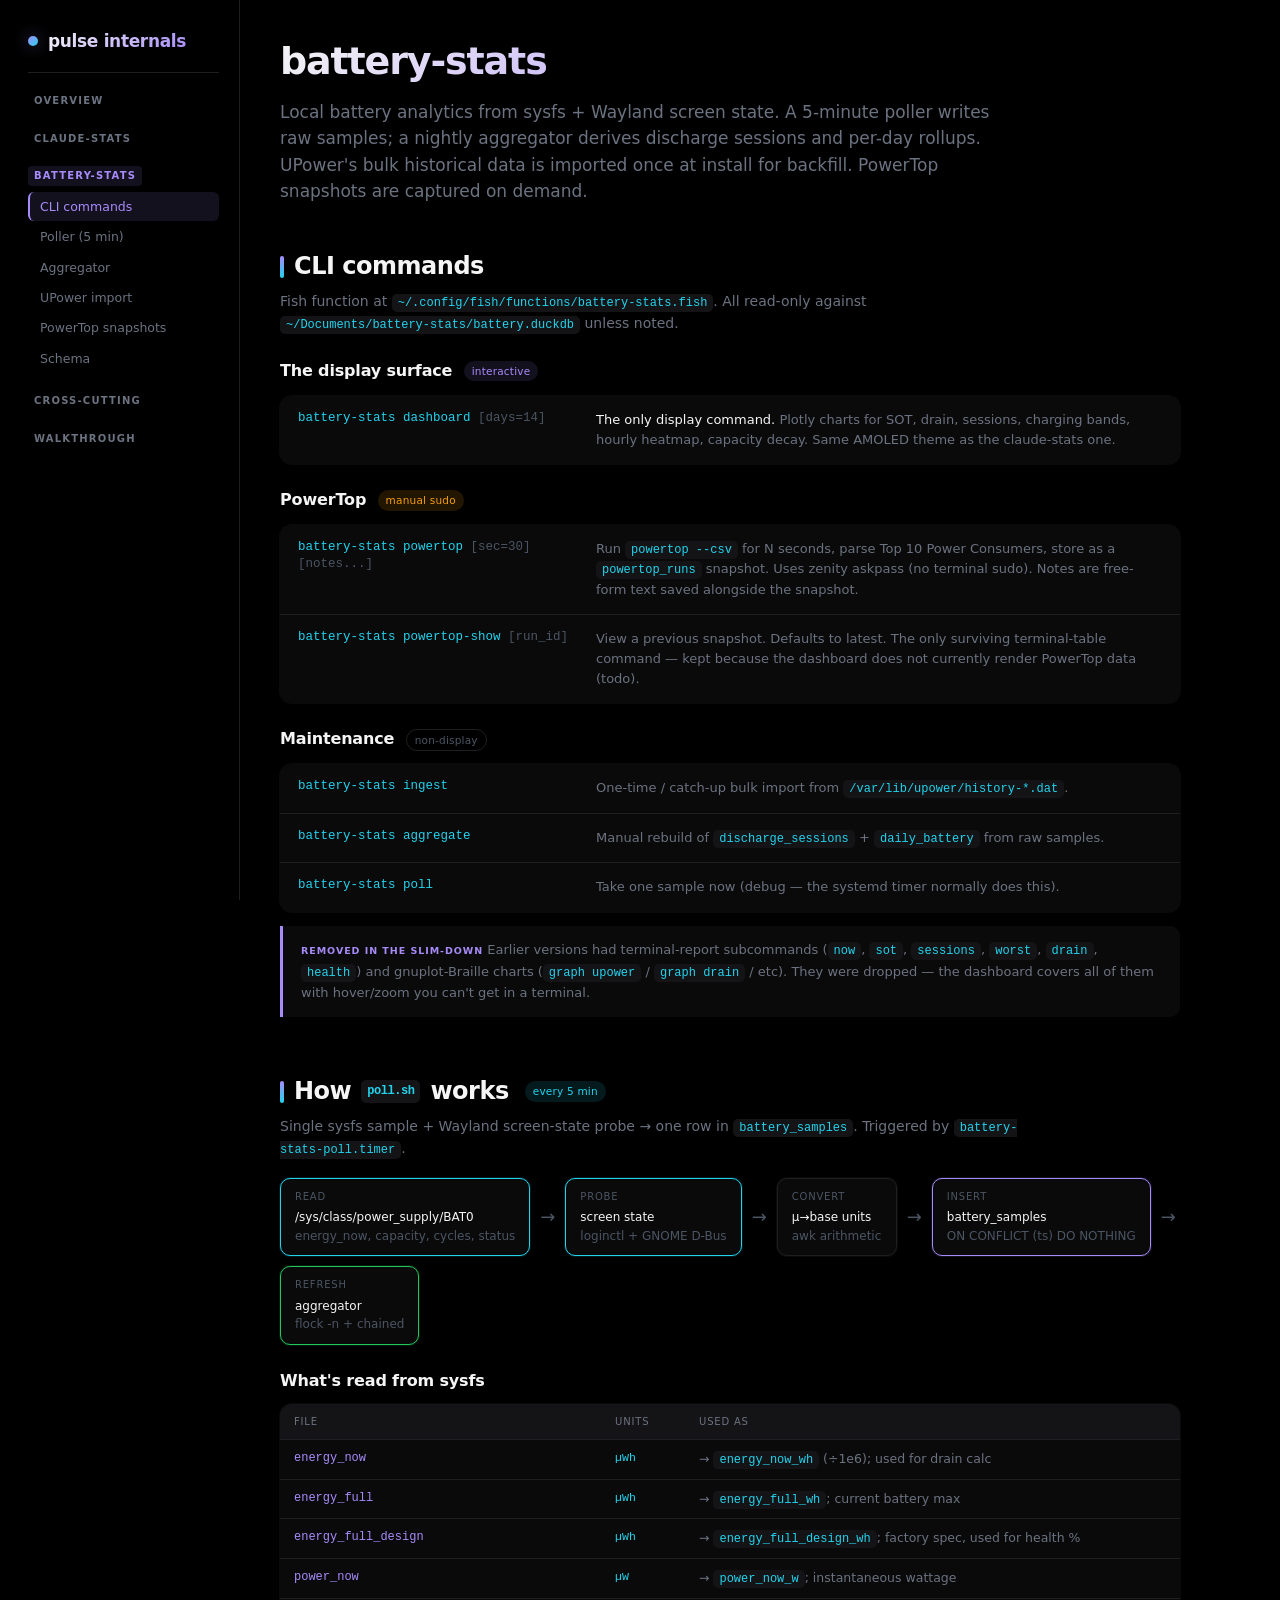
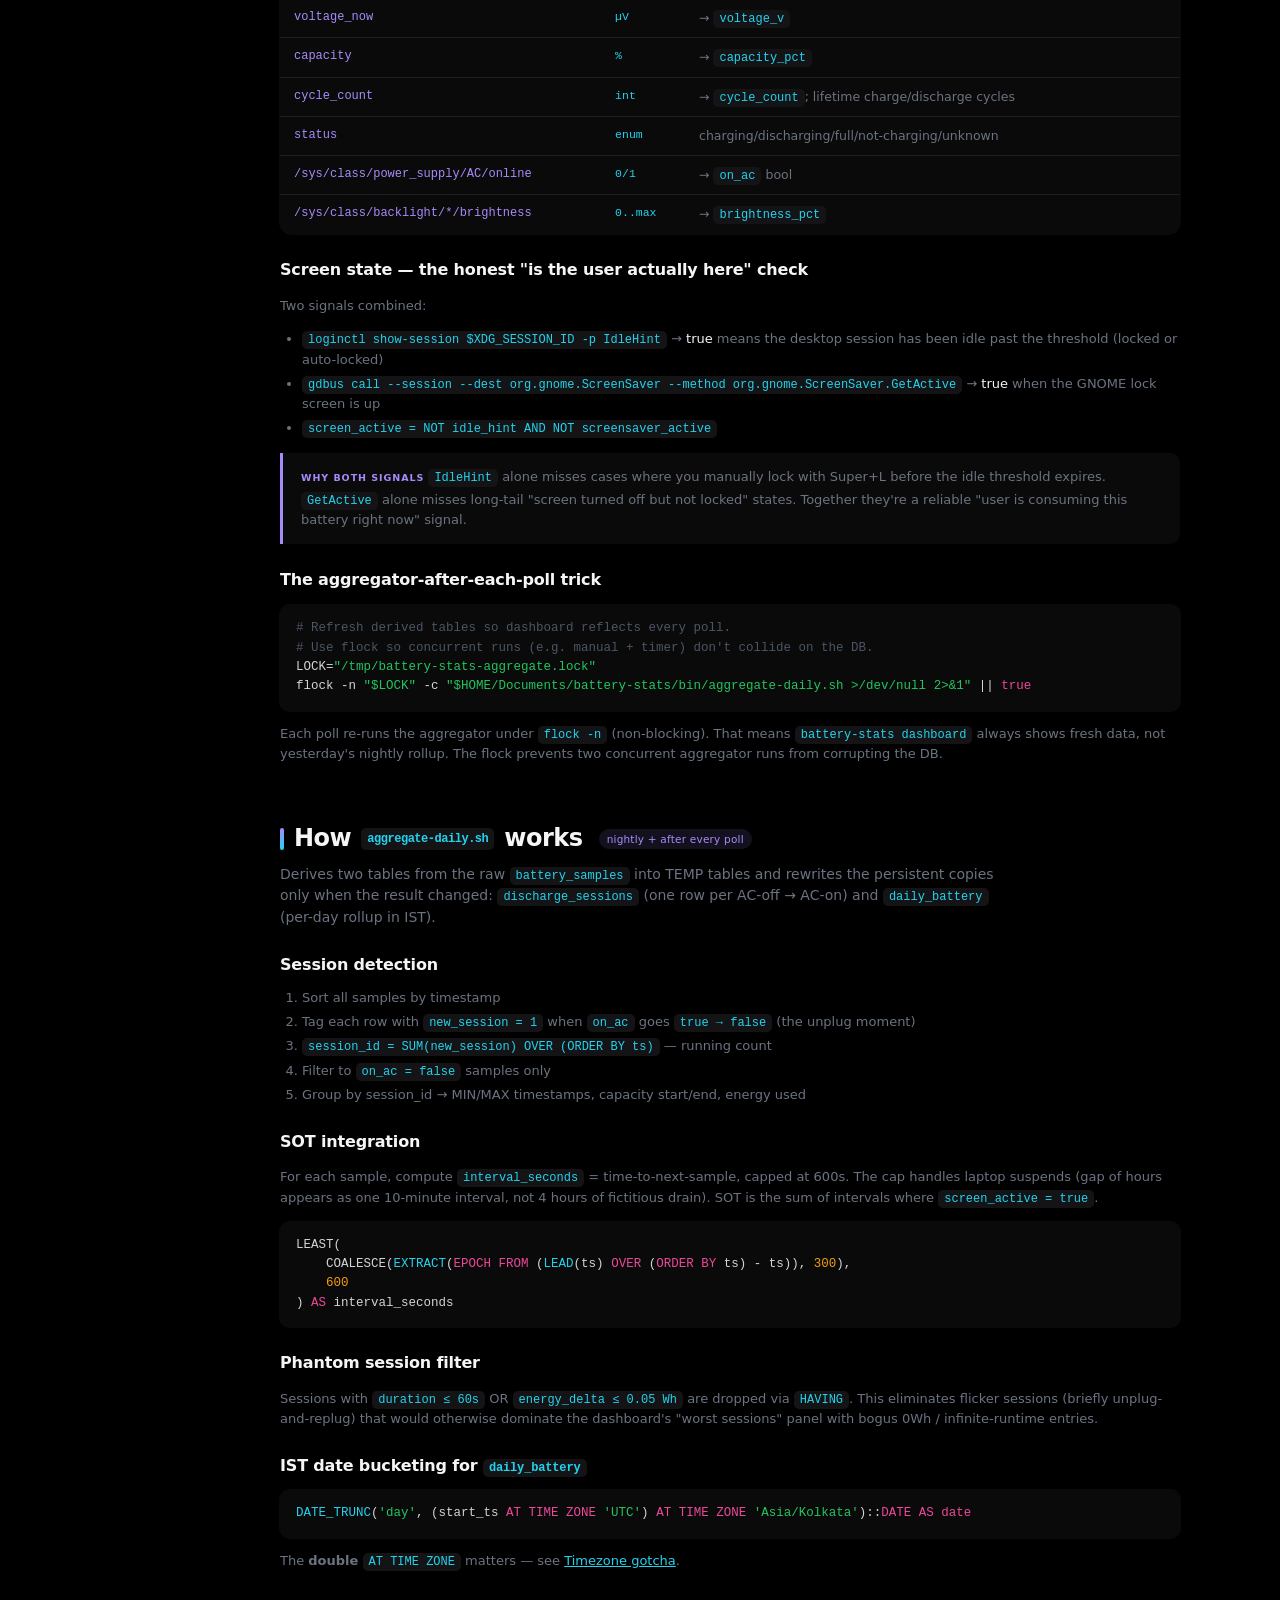
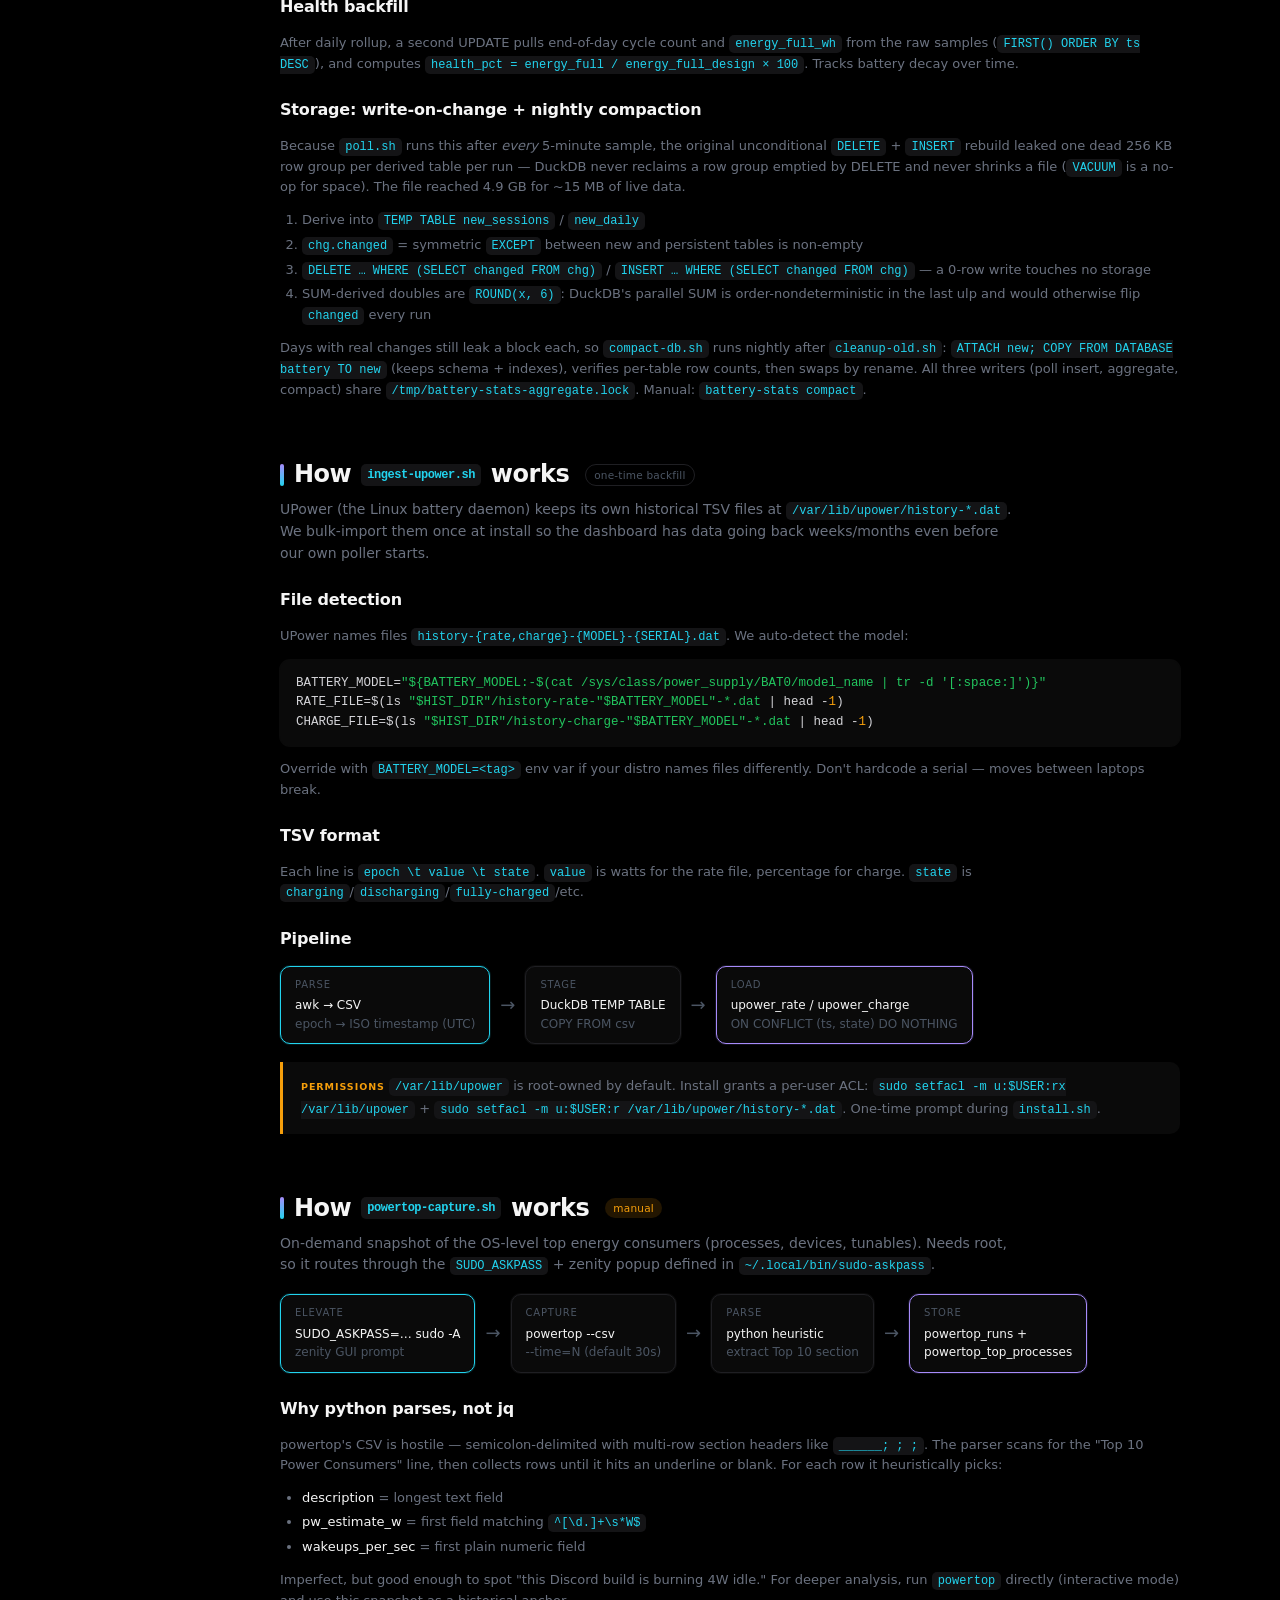
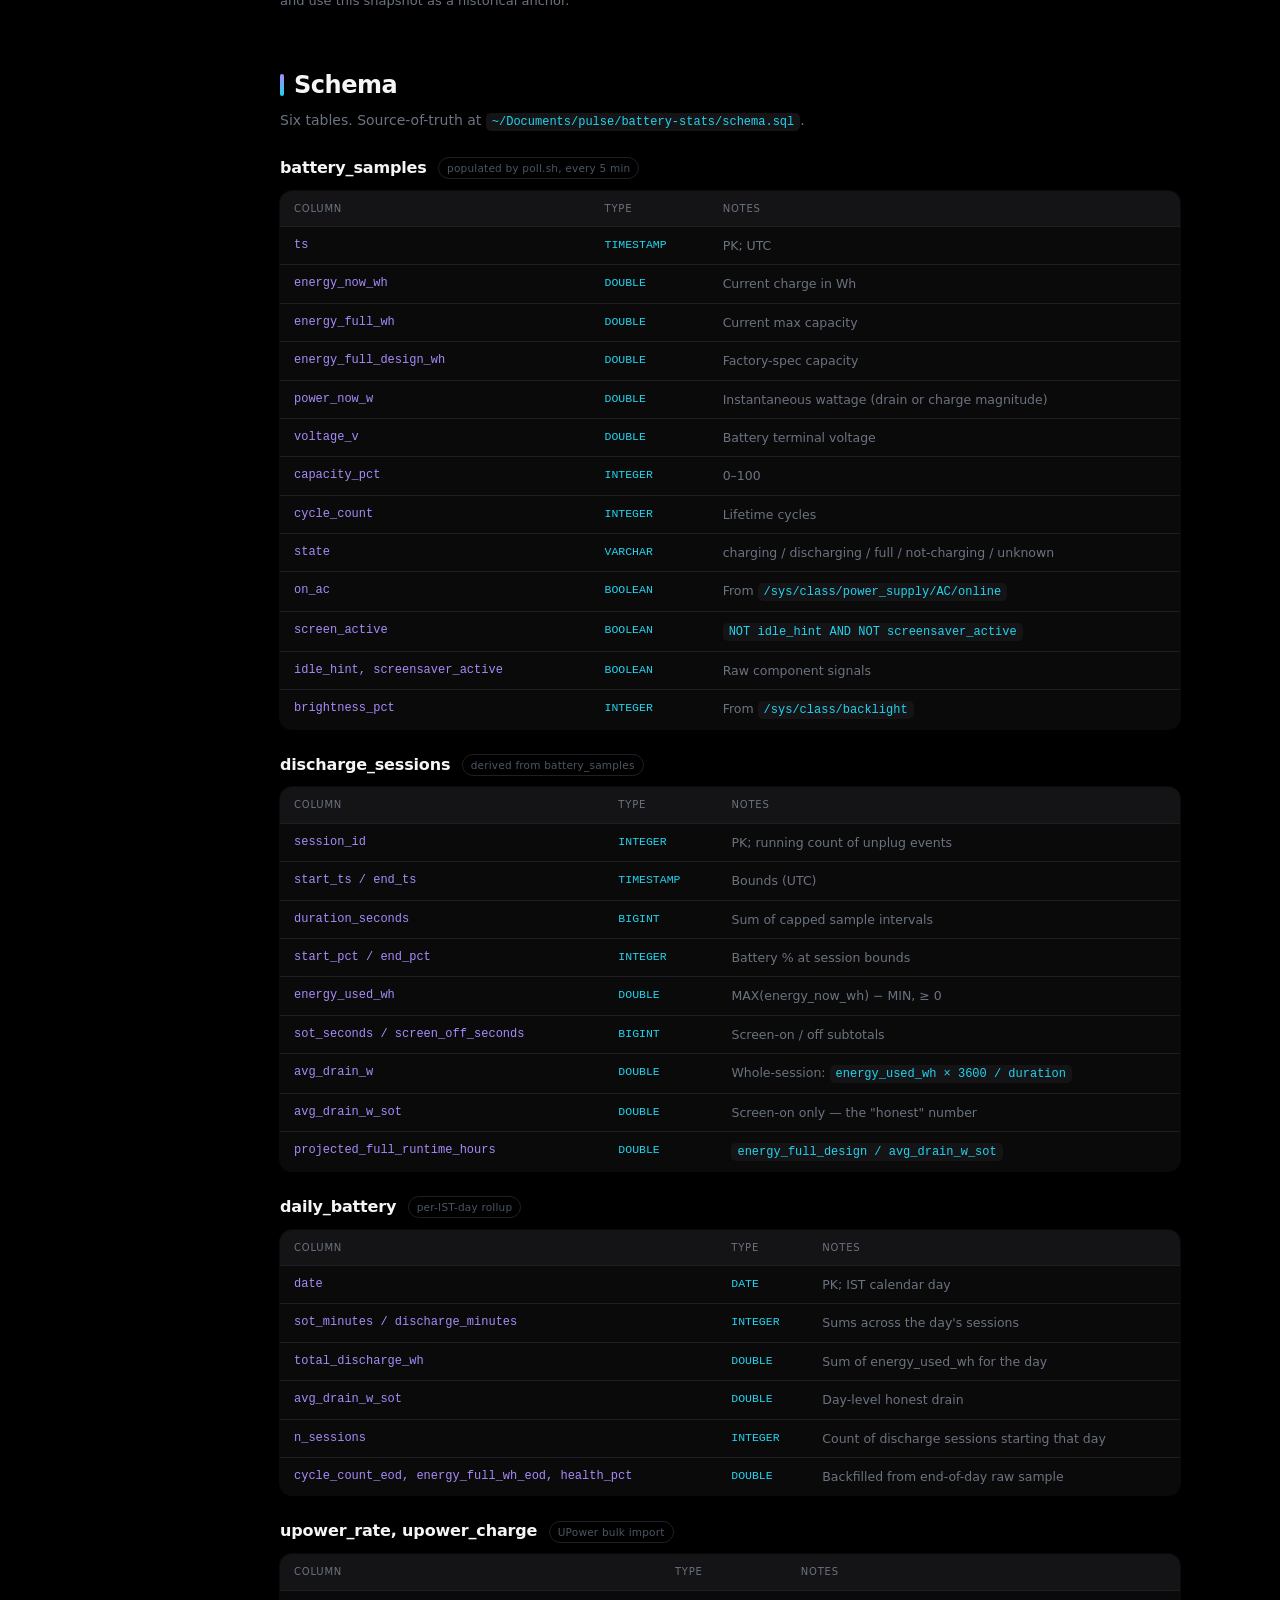
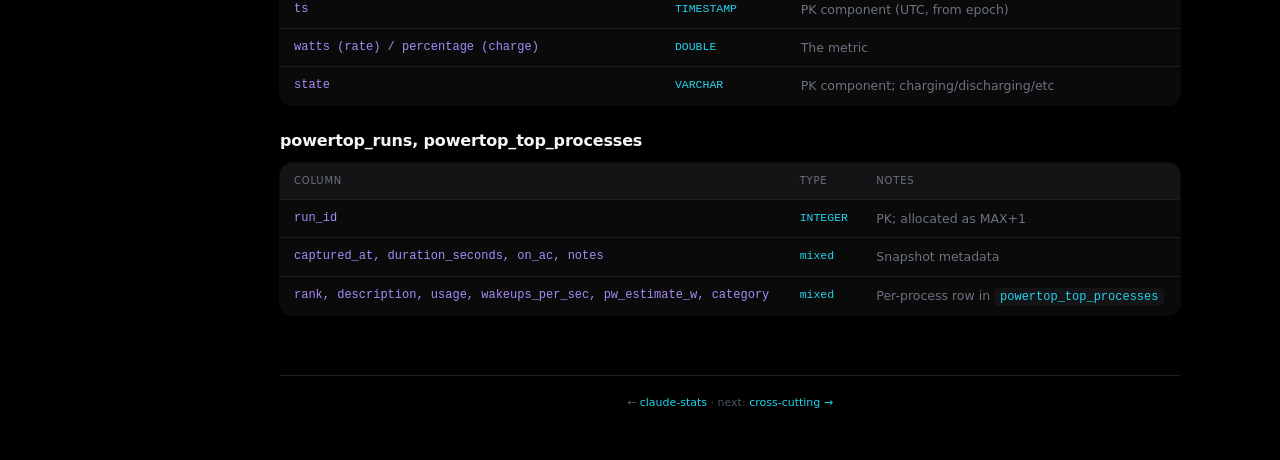
==== commit 182ffc92: "fix: stop battery.duckdb unbounded growth from aggregate rebuilds - aggregate-daily.sh now derives d" ====
--- a/docs/battery-stats.html
+++ b/docs/battery-stats.html
@@ -165,7 +165,8 @@
     <section id="aggregate">
         <h2>How <code>aggregate-daily.sh</code> works <span class="badge purple">nightly + after every poll</span></h2>
         <p class="lead">
-            Wipes and rebuilds two derived tables from the raw <code>battery_samples</code>:
+            Derives two tables from the raw <code>battery_samples</code> into TEMP tables and
+            rewrites the persistent copies only when the result changed:
             <code>discharge_sessions</code> (one row per AC-off → AC-on) and
             <code>daily_battery</code> (per-day rollup in IST).
         </p>
@@ -213,6 +214,28 @@
             <code>energy_full_wh</code> from the raw samples (<code>FIRST() ORDER BY ts DESC</code>),
             and computes <code>health_pct = energy_full / energy_full_design × 100</code>.
             Tracks battery decay over time.
+        </p>
+
+        <h3>Storage: write-on-change + nightly compaction</h3>
+        <p style="color:var(--fg-dim);font-size:13px;">
+            Because <code>poll.sh</code> runs this after <em>every</em> 5-minute sample, the
+            original unconditional <code>DELETE</code> + <code>INSERT</code> rebuild leaked one
+            dead 256&nbsp;KB row group per derived table per run — DuckDB never reclaims a
+            row group emptied by DELETE and never shrinks a file (<code>VACUUM</code> is a
+            no-op for space). The file reached 4.9&nbsp;GB for ~15&nbsp;MB of live data.
+        </p>
+        <ol class="tight">
+            <li>Derive into <code>TEMP TABLE new_sessions</code> / <code>new_daily</code></li>
+            <li><code>chg.changed</code> = symmetric <code>EXCEPT</code> between new and persistent tables is non-empty</li>
+            <li><code>DELETE … WHERE (SELECT changed FROM chg)</code> / <code>INSERT … WHERE (SELECT changed FROM chg)</code> — a 0-row write touches no storage</li>
+            <li>SUM-derived doubles are <code>ROUND(x, 6)</code>: DuckDB's parallel SUM is order-nondeterministic in the last ulp and would otherwise flip <code>changed</code> every run</li>
+        </ol>
+        <p style="color:var(--fg-dim);font-size:13px;">
+            Days with real changes still leak a block each, so <code>compact-db.sh</code> runs
+            nightly after <code>cleanup-old.sh</code>: <code>ATTACH new; COPY FROM DATABASE battery TO new</code>
+            (keeps schema + indexes), verifies per-table row counts, then swaps by rename.
+            All three writers (poll insert, aggregate, compact) share
+            <code>/tmp/battery-stats-aggregate.lock</code>. Manual: <code>battery-stats compact</code>.
         </p>
     </section>
 
